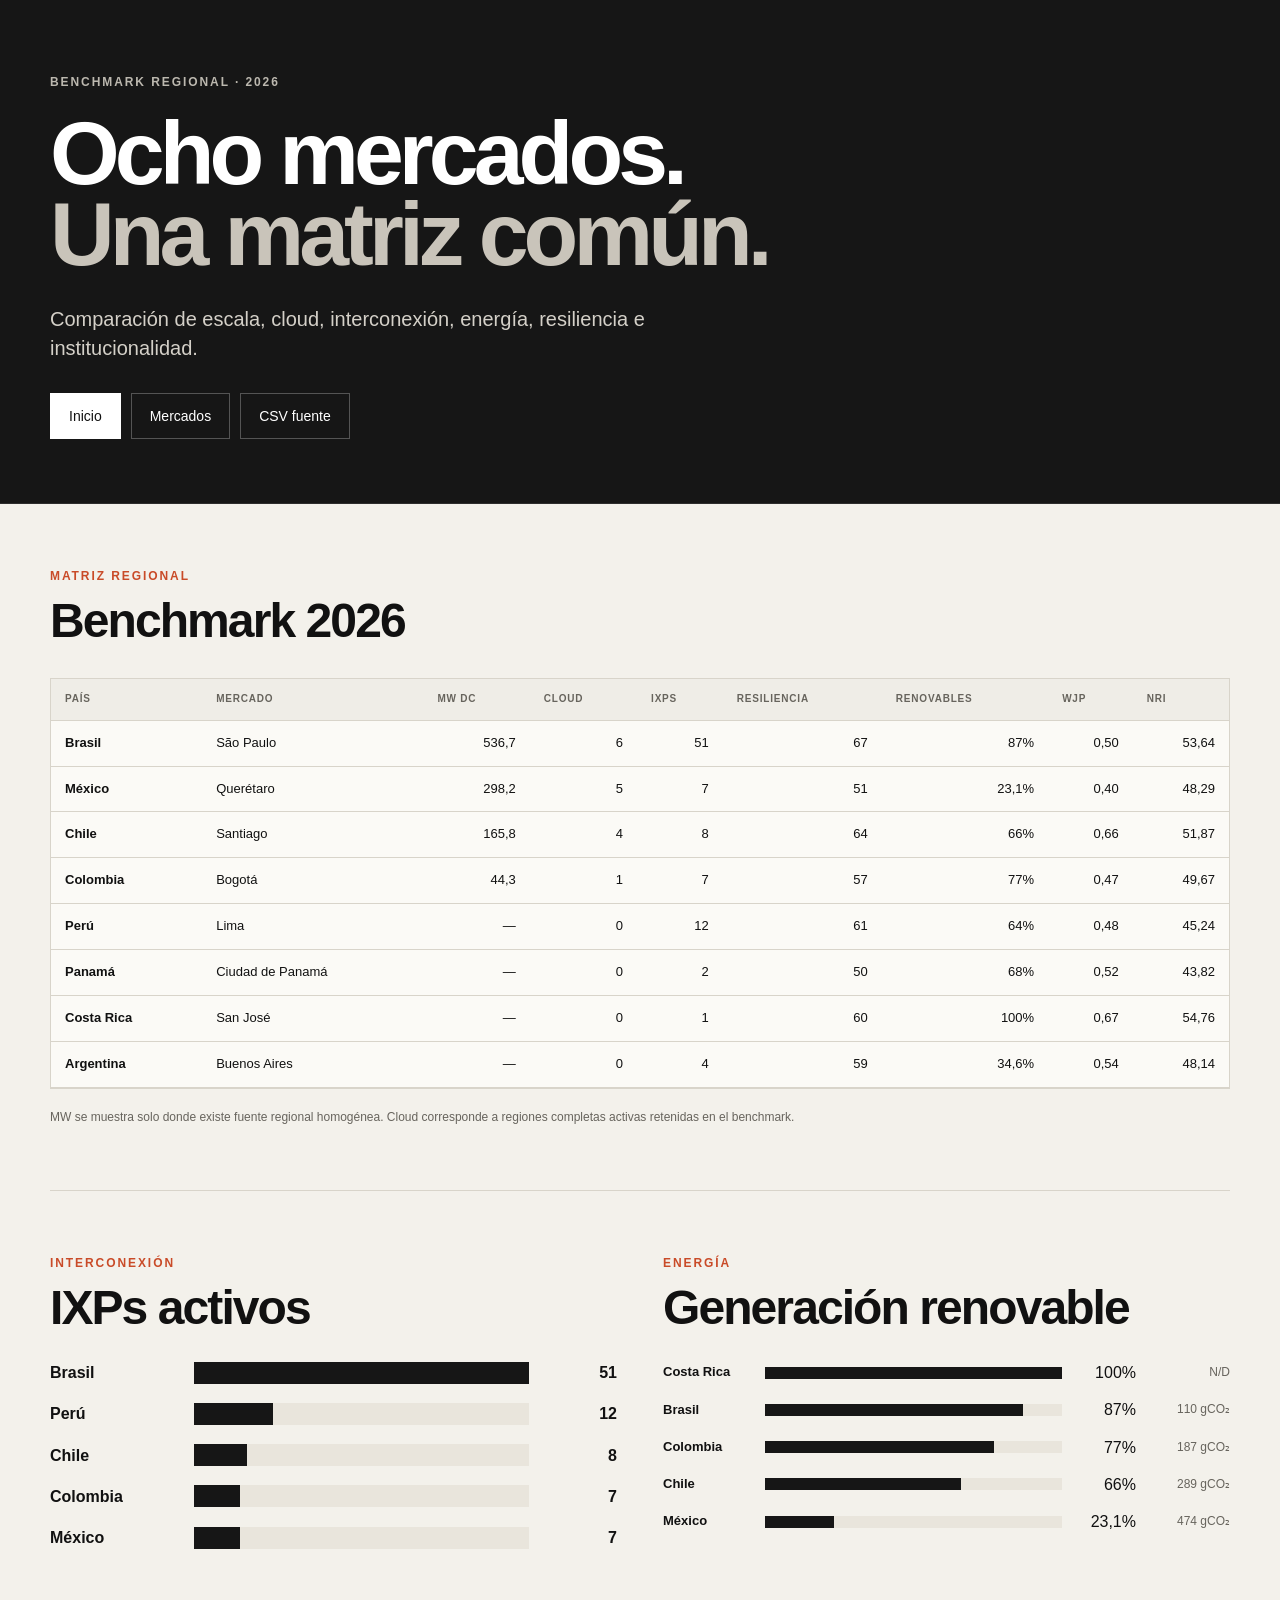
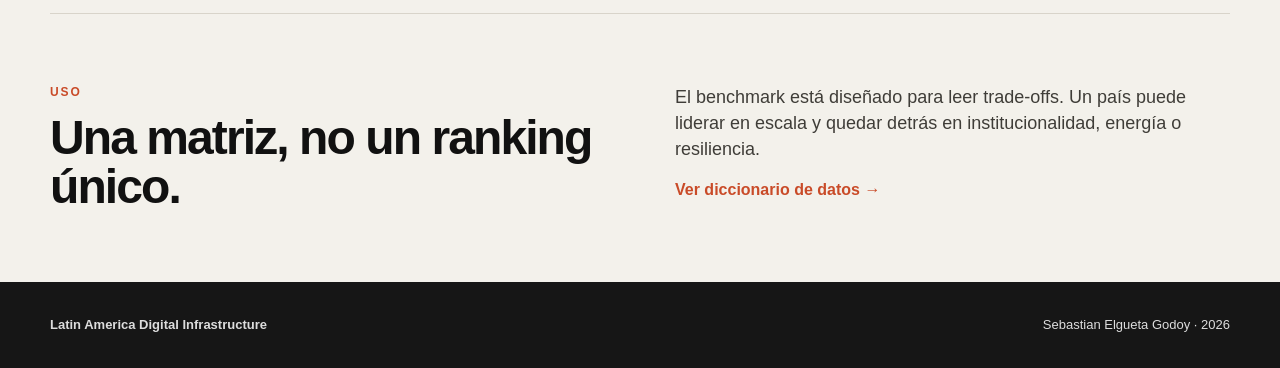
==== site/benchmark.html @ 4373f7bd "Add static regional benchmark page" ====
<!doctype html><html lang="es"><head><meta charset="utf-8"><meta name="viewport" content="width=device-width,initial-scale=1"><title>Benchmark 2026 · Latin America Digital Infrastructure</title><link rel="stylesheet" href="styles.css"></head><body><header class="hero"><div class="shell"><div class="eyebrow">BENCHMARK REGIONAL · 2026</div><h1 style="max-width:850px">Ocho mercados.<br><span>Una matriz común.</span></h1><p class="lead">Comparación de escala, cloud, interconexión, energía, resiliencia e institucionalidad.</p><div class="hero-actions"><a class="btn primary" href="index.html">Inicio</a><a class="btn" href="markets.html">Mercados</a><a class="btn" href="https://github.com/selguetagodoy/latin-america-digital-infrastructure/blob/main/data/regional_benchmark_2026.csv">CSV fuente</a></div></div></header><main class="shell"><section class="section"><div class="section-label">MATRIZ REGIONAL</div><h2>Benchmark 2026</h2><div class="table-wrap" style="margin-top:32px"><table><thead><tr><th>País</th><th>Mercado</th><th>MW DC</th><th>Cloud</th><th>IXPs</th><th>Resiliencia</th><th>Renovables</th><th>WJP</th><th>NRI</th></tr></thead><tbody><tr><td><strong>Brasil</strong></td><td>São Paulo</td><td class="num">536,7</td><td class="num">6</td><td class="num">51</td><td class="num">67</td><td class="num">87%</td><td class="num">0,50</td><td class="num">53,64</td></tr><tr><td><strong>México</strong></td><td>Querétaro</td><td class="num">298,2</td><td class="num">5</td><td class="num">7</td><td class="num">51</td><td class="num">23,1%</td><td class="num">0,40</td><td class="num">48,29</td></tr><tr><td><strong>Chile</strong></td><td>Santiago</td><td class="num">165,8</td><td class="num">4</td><td class="num">8</td><td class="num">64</td><td class="num">66%</td><td class="num">0,66</td><td class="num">51,87</td></tr><tr><td><strong>Colombia</strong></td><td>Bogotá</td><td class="num">44,3</td><td class="num">1</td><td class="num">7</td><td class="num">57</td><td class="num">77%</td><td class="num">0,47</td><td class="num">49,67</td></tr><tr><td><strong>Perú</strong></td><td>Lima</td><td class="num">—</td><td class="num">0</td><td class="num">12</td><td class="num">61</td><td class="num">64%</td><td class="num">0,48</td><td class="num">45,24</td></tr><tr><td><strong>Panamá</strong></td><td>Ciudad de Panamá</td><td class="num">—</td><td class="num">0</td><td class="num">2</td><td class="num">50</td><td class="num">68%</td><td class="num">0,52</td><td class="num">43,82</td></tr><tr><td><strong>Costa Rica</strong></td><td>San José</td><td class="num">—</td><td class="num">0</td><td class="num">1</td><td class="num">60</td><td class="num">100%</td><td class="num">0,67</td><td class="num">54,76</td></tr><tr><td><strong>Argentina</strong></td><td>Buenos Aires</td><td class="num">—</td><td class="num">0</td><td class="num">4</td><td class="num">59</td><td class="num">34,6%</td><td class="num">0,54</td><td class="num">48,14</td></tr></tbody></table></div><p class="caption">MW se muestra solo donde existe fuente regional homogénea. Cloud corresponde a regiones completas activas retenidas en el benchmark.</p></section><section class="split"><section class="section mini-panel"><div class="section-label">INTERCONEXIÓN</div><h2>IXPs activos</h2><div class="bar-chart" style="margin-top:28px"><div class="bar-row"><div class="bar-label"><strong>Brasil</strong></div><div class="bar-track"><div class="bar-fill" style="width:100%"></div></div><div class="bar-value">51</div></div><div class="bar-row"><div class="bar-label"><strong>Perú</strong></div><div class="bar-track"><div class="bar-fill" style="width:23.5%"></div></div><div class="bar-value">12</div></div><div class="bar-row"><div class="bar-label"><strong>Chile</strong></div><div class="bar-track"><div class="bar-fill" style="width:15.7%"></div></div><div class="bar-value">8</div></div><div class="bar-row"><div class="bar-label"><strong>Colombia</strong></div><div class="bar-track"><div class="bar-fill" style="width:13.7%"></div></div><div class="bar-value">7</div></div><div class="bar-row"><div class="bar-label"><strong>México</strong></div><div class="bar-track"><div class="bar-fill" style="width:13.7%"></div></div><div class="bar-value">7</div></div></div></section><section class="section mini-panel"><div class="section-label">ENERGÍA</div><h2>Generación renovable</h2><div class="energy-list" style="margin-top:28px"><div class="energy-row"><strong>Costa Rica</strong><div class="renew-track"><div class="renew-fill" style="width:100%"></div></div><div class="num">100%</div><div class="carbon">N/D</div></div><div class="energy-row"><strong>Brasil</strong><div class="renew-track"><div class="renew-fill" style="width:87%"></div></div><div class="num">87%</div><div class="carbon">110 gCO₂</div></div><div class="energy-row"><strong>Colombia</strong><div class="renew-track"><div class="renew-fill" style="width:77%"></div></div><div class="num">77%</div><div class="carbon">187 gCO₂</div></div><div class="energy-row"><strong>Chile</strong><div class="renew-track"><div class="renew-fill" style="width:66%"></div></div><div class="num">66%</div><div class="carbon">289 gCO₂</div></div><div class="energy-row"><strong>México</strong><div class="renew-track"><div class="renew-fill" style="width:23.1%"></div></div><div class="num">23,1%</div><div class="carbon">474 gCO₂</div></div></div></section></section><section class="method-note"><div><div class="section-label">USO</div><h2>Una matriz, no un ranking único.</h2></div><div><p>El benchmark está diseñado para leer trade-offs. Un país puede liderar en escala y quedar detrás en institucionalidad, energía o resiliencia.</p><a href="https://github.com/selguetagodoy/latin-america-digital-infrastructure/blob/main/docs/data_dictionary.md">Ver diccionario de datos →</a></div></section></main><footer><div class="shell footer-grid"><div><strong>Latin America Digital Infrastructure</strong></div><div>Sebastian Elgueta Godoy · 2026</div></div></footer></body></html>
---- site/styles.css ----
:root{--bg:#f3f1eb;--paper:#fbfaf6;--ink:#111;--muted:#67645d;--line:#d8d4ca;--accent:#c94b28;--dark:#161616;--soft:#e9e5dc;--max:1180px}*{box-sizing:border-box}html{scroll-behavior:smooth}body{margin:0;background:var(--bg);color:var(--ink);font-family:Arial,Helvetica,sans-serif;line-height:1.45}.shell{width:min(var(--max),calc(100% - 40px));margin:0 auto}.hero{background:var(--dark);color:#fff;padding:74px 0 64px;border-bottom:1px solid #2d2d2d}.hero-grid{display:grid;grid-template-columns:minmax(0,1.55fr) minmax(260px,.7fr);gap:72px;align-items:end}.eyebrow,.section-label,.note-label{font-size:12px;font-weight:700;letter-spacing:.16em;text-transform:uppercase}.eyebrow{color:#bcb8af;margin-bottom:22px}.hero h1{font-size:clamp(48px,7vw,92px);line-height:.9;letter-spacing:-.055em;margin:0;max-width:900px}.hero h1 span{color:#c9c4ba}.lead{max-width:720px;font-size:20px;color:#d4d0c8;margin:30px 0 0}.hero-actions{display:flex;gap:10px;flex-wrap:wrap;margin-top:30px}.btn{display:inline-block;border:1px solid #545454;padding:12px 18px;color:#fff;text-decoration:none;font-size:14px}.btn.primary{background:#fff;color:#111;border-color:#fff}.hero-note{border-top:1px solid #444;padding-top:16px}.note-label{color:#908c84}.note-big{font-size:34px;font-weight:700;letter-spacing:-.03em;margin:7px 0 12px}.hero-note p{color:#aaa69f;font-size:14px;margin:0}.kpi-grid{display:grid;grid-template-columns:repeat(4,1fr);margin-top:-1px;border-left:1px solid var(--line)}.kpi{background:var(--paper);padding:24px;border-right:1px solid var(--line);border-bottom:1px solid var(--line)}.kpi span{font-size:12px;text-transform:uppercase;letter-spacing:.09em;color:var(--muted)}.kpi strong{display:block;font-size:38px;letter-spacing:-.04em;margin:10px 0 3px}.kpi small{color:var(--muted)}.section{padding:64px 0;border-bottom:1px solid var(--line)}.section-label{color:var(--accent);margin-bottom:12px}.section h2,.method-note h2{font-size:clamp(30px,4vw,48px);line-height:1.02;letter-spacing:-.04em;margin:0}.intro{display:grid;grid-template-columns:1.2fr 1fr;gap:70px}.intro>p{font-size:19px;margin:26px 0 0;color:#3e3b36}.section-head{display:flex;justify-content:space-between;gap:32px;align-items:end;margin-bottom:36px}.controls{display:flex;gap:10px;flex-wrap:wrap}label{font-size:11px;text-transform:uppercase;letter-spacing:.08em;color:var(--muted)}select{display:block;margin-top:6px;min-width:170px;background:var(--paper);border:1px solid var(--line);padding:10px 32px 10px 10px;color:var(--ink);font:inherit;font-size:14px}.compare-grid{display:grid;grid-template-columns:repeat(6,1fr);gap:1px;background:var(--line);border:1px solid var(--line)}.compare-card{background:var(--paper);padding:18px;min-height:150px}.compare-card .metric{color:var(--muted);font-size:11px;text-transform:uppercase;letter-spacing:.07em;min-height:32px}.duo{margin-top:20px;display:grid;gap:10px}.duo-row{display:grid;grid-template-columns:58px 1fr auto;gap:8px;align-items:center;font-size:12px}.duo-row strong{font-size:15px}.duo-track{height:5px;background:var(--soft);overflow:hidden}.duo-fill{height:100%;background:var(--ink)}.duo-row.b .duo-fill{background:var(--accent)}.unit{font-size:12px;color:var(--muted);text-transform:uppercase;letter-spacing:.08em}.bar-chart{display:grid;gap:18px}.bar-row{display:grid;grid-template-columns:130px 1fr 74px;gap:14px;align-items:center}.bar-label strong{display:block}.bar-label span{display:block;color:var(--muted);font-size:12px}.bar-track{height:22px;background:var(--soft);position:relative}.bar-fill{height:100%;background:var(--dark)}.bar-value{text-align:right;font-variant-numeric:tabular-nums;font-weight:700}.caption{font-size:12px;color:var(--muted);margin:20px 0 0}.split{display:grid;grid-template-columns:1fr 1fr;gap:46px;border-bottom:1px solid var(--line)}.mini-panel{border-bottom:0}.scatter{height:360px;background:var(--paper);border:1px solid var(--line);position:relative;margin-top:28px}.scatter svg{width:100%;height:100%;display:block}.axis{stroke:#c9c4ba;stroke-width:1}.gridline{stroke:#e5e1d8;stroke-width:1}.dot{fill:var(--dark)}.dot.chl{fill:var(--accent)}.dot-label{font-size:11px;fill:#292722}.energy-list{display:grid;gap:14px;margin-top:28px}.energy-row{display:grid;grid-template-columns:90px 1fr 62px 82px;gap:12px;align-items:center}.renew-track{height:12px;background:var(--soft)}.renew-fill{height:100%;background:var(--dark)}.energy-row strong{font-size:13px}.energy-row .num{text-align:right;font-variant-numeric:tabular-nums}.carbon{color:var(--muted);font-size:12px;text-align:right}.profile-grid{display:grid;grid-template-columns:1.4fr repeat(4,1fr);gap:1px;background:var(--line);border:1px solid var(--line)}.profile-main,.profile-stat{background:var(--paper);padding:22px}.profile-main h3{font-size:28px;margin:0 0 8px;letter-spacing:-.03em}.profile-main p{margin:0;color:var(--muted)}.profile-stat span{display:block;color:var(--muted);font-size:11px;text-transform:uppercase;letter-spacing:.07em;min-height:30px}.profile-stat strong{display:block;font-size:28px;margin-top:14px;letter-spacing:-.04em}.profile-stat small{display:block;margin-top:3px;color:var(--muted)}.table-wrap{overflow:auto;border:1px solid var(--line)}table{width:100%;border-collapse:collapse;background:var(--paper);min-width:800px}th,td{text-align:left;padding:13px 14px;border-bottom:1px solid var(--line);font-size:13px}th{font-size:10px;text-transform:uppercase;letter-spacing:.08em;color:var(--muted);background:#efede7;position:sticky;top:0}tbody tr:hover{background:#f2efe8}td.num{text-align:right;font-variant-numeric:tabular-nums}.method-note{padding:70px 0;display:grid;grid-template-columns:1fr 1fr;gap:70px}.method-note p{font-size:18px;margin:0 0 16px;color:#3f3d38}.method-note a{color:var(--accent);font-weight:700;text-decoration:none}footer{background:var(--dark);color:#ddd;padding:34px 0}.footer-grid{display:flex;justify-content:space-between;gap:20px;font-size:13px}.footer-grid span{color:#8f8b84}@media(max-width:900px){.hero-grid,.intro,.split,.method-note{grid-template-columns:1fr}.hero-grid{gap:42px}.kpi-grid{grid-template-columns:repeat(2,1fr)}.compare-grid{grid-template-columns:repeat(2,1fr)}.profile-grid{grid-template-columns:repeat(2,1fr)}.profile-main{grid-column:1/-1}.section-head{align-items:flex-start;flex-direction:column}.controls{width:100%}.controls label{flex:1}select{width:100%}.split{gap:0}.mini-panel:first-child{border-bottom:1px solid var(--line)}}@media(max-width:560px){.shell{width:min(100% - 24px,var(--max))}.hero{padding:48px 0}.hero h1{font-size:48px}.lead{font-size:17px}.kpi-grid{grid-template-columns:1fr 1fr}.kpi{padding:18px}.kpi strong{font-size:30px}.section{padding:48px 0}.compare-grid{grid-template-columns:1fr}.bar-row{grid-template-columns:90px 1fr 58px}.profile-grid{grid-template-columns:1fr}.energy-row{grid-template-columns:74px 1fr 50px}.carbon{display:none}.footer-grid{flex-direction:column}.method-note{padding:52px 0}.scatter{height:300px}}
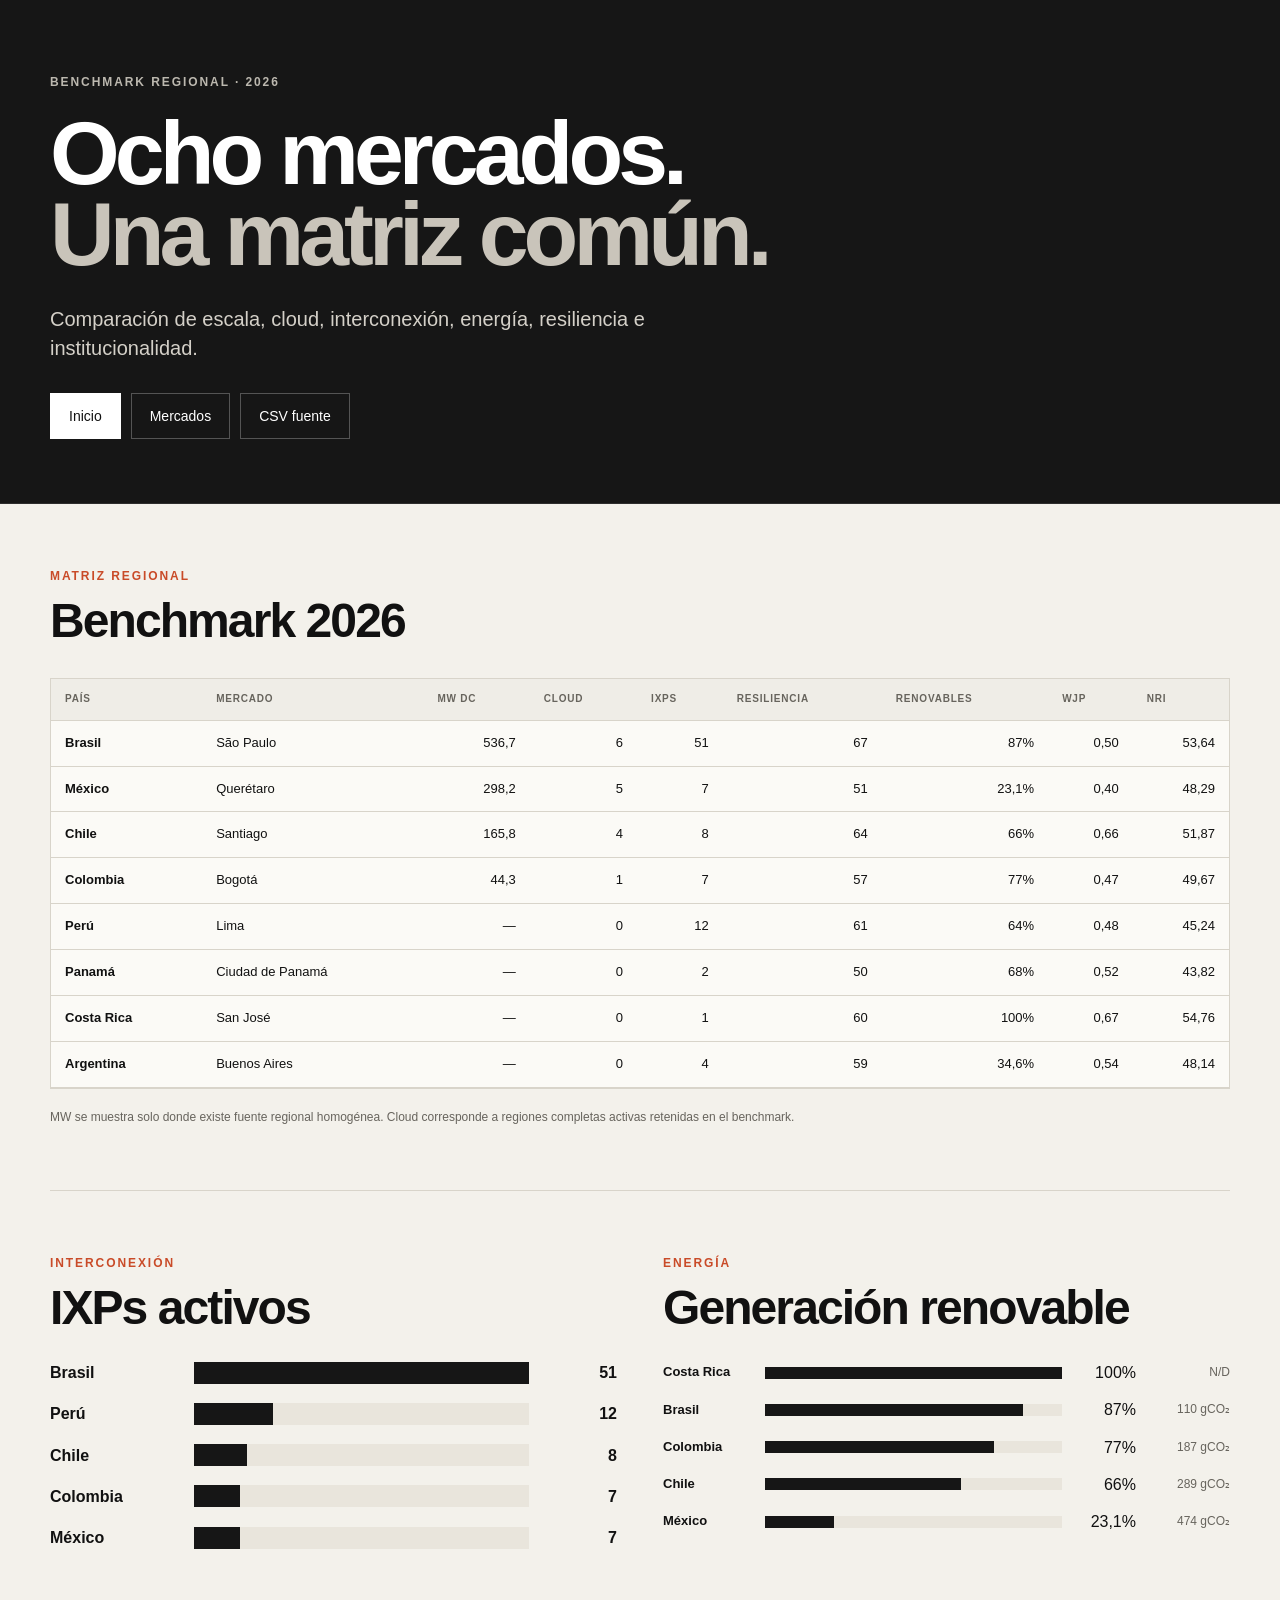
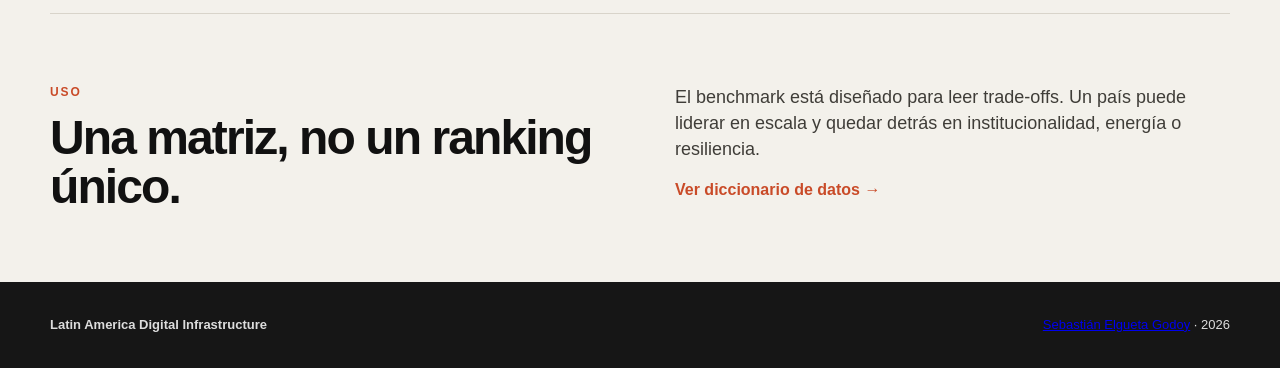
==== commit 441d7138: "Add SEO metadata to benchmark page" ====
--- a/site/benchmark.html
+++ b/site/benchmark.html
@@ -1 +1 @@
-<!doctype html><html lang="es"><head><meta charset="utf-8"><meta name="viewport" content="width=device-width,initial-scale=1"><title>Benchmark 2026 · Latin America Digital Infrastructure</title><link rel="stylesheet" href="styles.css"></head><body><header class="hero"><div class="shell"><div class="eyebrow">BENCHMARK REGIONAL · 2026</div><h1 style="max-width:850px">Ocho mercados.<br><span>Una matriz común.</span></h1><p class="lead">Comparación de escala, cloud, interconexión, energía, resiliencia e institucionalidad.</p><div class="hero-actions"><a class="btn primary" href="index.html">Inicio</a><a class="btn" href="markets.html">Mercados</a><a class="btn" href="https://github.com/selguetagodoy/latin-america-digital-infrastructure/blob/main/data/regional_benchmark_2026.csv">CSV fuente</a></div></div></header><main class="shell"><section class="section"><div class="section-label">MATRIZ REGIONAL</div><h2>Benchmark 2026</h2><div class="table-wrap" style="margin-top:32px"><table><thead><tr><th>País</th><th>Mercado</th><th>MW DC</th><th>Cloud</th><th>IXPs</th><th>Resiliencia</th><th>Renovables</th><th>WJP</th><th>NRI</th></tr></thead><tbody><tr><td><strong>Brasil</strong></td><td>São Paulo</td><td class="num">536,7</td><td class="num">6</td><td class="num">51</td><td class="num">67</td><td class="num">87%</td><td class="num">0,50</td><td class="num">53,64</td></tr><tr><td><strong>México</strong></td><td>Querétaro</td><td class="num">298,2</td><td class="num">5</td><td class="num">7</td><td class="num">51</td><td class="num">23,1%</td><td class="num">0,40</td><td class="num">48,29</td></tr><tr><td><strong>Chile</strong></td><td>Santiago</td><td class="num">165,8</td><td class="num">4</td><td class="num">8</td><td class="num">64</td><td class="num">66%</td><td class="num">0,66</td><td class="num">51,87</td></tr><tr><td><strong>Colombia</strong></td><td>Bogotá</td><td class="num">44,3</td><td class="num">1</td><td class="num">7</td><td class="num">57</td><td class="num">77%</td><td class="num">0,47</td><td class="num">49,67</td></tr><tr><td><strong>Perú</strong></td><td>Lima</td><td class="num">—</td><td class="num">0</td><td class="num">12</td><td class="num">61</td><td class="num">64%</td><td class="num">0,48</td><td class="num">45,24</td></tr><tr><td><strong>Panamá</strong></td><td>Ciudad de Panamá</td><td class="num">—</td><td class="num">0</td><td class="num">2</td><td class="num">50</td><td class="num">68%</td><td class="num">0,52</td><td class="num">43,82</td></tr><tr><td><strong>Costa Rica</strong></td><td>San José</td><td class="num">—</td><td class="num">0</td><td class="num">1</td><td class="num">60</td><td class="num">100%</td><td class="num">0,67</td><td class="num">54,76</td></tr><tr><td><strong>Argentina</strong></td><td>Buenos Aires</td><td class="num">—</td><td class="num">0</td><td class="num">4</td><td class="num">59</td><td class="num">34,6%</td><td class="num">0,54</td><td class="num">48,14</td></tr></tbody></table></div><p class="caption">MW se muestra solo donde existe fuente regional homogénea. Cloud corresponde a regiones completas activas retenidas en el benchmark.</p></section><section class="split"><section class="section mini-panel"><div class="section-label">INTERCONEXIÓN</div><h2>IXPs activos</h2><div class="bar-chart" style="margin-top:28px"><div class="bar-row"><div class="bar-label"><strong>Brasil</strong></div><div class="bar-track"><div class="bar-fill" style="width:100%"></div></div><div class="bar-value">51</div></div><div class="bar-row"><div class="bar-label"><strong>Perú</strong></div><div class="bar-track"><div class="bar-fill" style="width:23.5%"></div></div><div class="bar-value">12</div></div><div class="bar-row"><div class="bar-label"><strong>Chile</strong></div><div class="bar-track"><div class="bar-fill" style="width:15.7%"></div></div><div class="bar-value">8</div></div><div class="bar-row"><div class="bar-label"><strong>Colombia</strong></div><div class="bar-track"><div class="bar-fill" style="width:13.7%"></div></div><div class="bar-value">7</div></div><div class="bar-row"><div class="bar-label"><strong>México</strong></div><div class="bar-track"><div class="bar-fill" style="width:13.7%"></div></div><div class="bar-value">7</div></div></div></section><section class="section mini-panel"><div class="section-label">ENERGÍA</div><h2>Generación renovable</h2><div class="energy-list" style="margin-top:28px"><div class="energy-row"><strong>Costa Rica</strong><div class="renew-track"><div class="renew-fill" style="width:100%"></div></div><div class="num">100%</div><div class="carbon">N/D</div></div><div class="energy-row"><strong>Brasil</strong><div class="renew-track"><div class="renew-fill" style="width:87%"></div></div><div class="num">87%</div><div class="carbon">110 gCO₂</div></div><div class="energy-row"><strong>Colombia</strong><div class="renew-track"><div class="renew-fill" style="width:77%"></div></div><div class="num">77%</div><div class="carbon">187 gCO₂</div></div><div class="energy-row"><strong>Chile</strong><div class="renew-track"><div class="renew-fill" style="width:66%"></div></div><div class="num">66%</div><div class="carbon">289 gCO₂</div></div><div class="energy-row"><strong>México</strong><div class="renew-track"><div class="renew-fill" style="width:23.1%"></div></div><div class="num">23,1%</div><div class="carbon">474 gCO₂</div></div></div></section></section><section class="method-note"><div><div class="section-label">USO</div><h2>Una matriz, no un ranking único.</h2></div><div><p>El benchmark está diseñado para leer trade-offs. Un país puede liderar en escala y quedar detrás en institucionalidad, energía o resiliencia.</p><a href="https://github.com/selguetagodoy/latin-america-digital-infrastructure/blob/main/docs/data_dictionary.md">Ver diccionario de datos →</a></div></section></main><footer><div class="shell footer-grid"><div><strong>Latin America Digital Infrastructure</strong></div><div>Sebastian Elgueta Godoy · 2026</div></div></footer></body></html>+<!doctype html><html lang="es"><head><meta charset="utf-8"><meta name="viewport" content="width=device-width,initial-scale=1"><title>Benchmark de infraestructura digital en América Latina 2026 | Sebastián Elgueta Godoy</title><meta name="description" content="Benchmark 2026 de infraestructura digital en ocho mercados de América Latina, elaborado por Sebastián Elgueta Godoy: data centers, cloud, IXPs, energía e institucionalidad."><meta name="author" content="Sebastián Elgueta Godoy"><meta name="robots" content="index,follow,max-snippet:-1"><link rel="canonical" href="https://selguetagodoy.github.io/latin-america-digital-infrastructure/benchmark.html"><meta property="og:type" content="article"><meta property="og:title" content="Benchmark de infraestructura digital en América Latina 2026"><meta property="og:description" content="Comparación regional de data centers, cloud, interconexión, energía, resiliencia e institucionalidad."><meta property="og:url" content="https://selguetagodoy.github.io/latin-america-digital-infrastructure/benchmark.html"><link rel="stylesheet" href="styles.css"></head><body><header class="hero"><div class="shell"><div class="eyebrow">BENCHMARK REGIONAL · 2026</div><h1 style="max-width:850px">Ocho mercados.<br><span>Una matriz común.</span></h1><p class="lead">Comparación de escala, cloud, interconexión, energía, resiliencia e institucionalidad.</p><div class="hero-actions"><a class="btn primary" href="index.html">Inicio</a><a class="btn" href="markets.html">Mercados</a><a class="btn" href="https://github.com/selguetagodoy/latin-america-digital-infrastructure/blob/main/data/regional_benchmark_2026.csv">CSV fuente</a></div></div></header><main class="shell"><section class="section"><div class="section-label">MATRIZ REGIONAL</div><h2>Benchmark 2026</h2><div class="table-wrap" style="margin-top:32px"><table><thead><tr><th>País</th><th>Mercado</th><th>MW DC</th><th>Cloud</th><th>IXPs</th><th>Resiliencia</th><th>Renovables</th><th>WJP</th><th>NRI</th></tr></thead><tbody><tr><td><strong>Brasil</strong></td><td>São Paulo</td><td class="num">536,7</td><td class="num">6</td><td class="num">51</td><td class="num">67</td><td class="num">87%</td><td class="num">0,50</td><td class="num">53,64</td></tr><tr><td><strong>México</strong></td><td>Querétaro</td><td class="num">298,2</td><td class="num">5</td><td class="num">7</td><td class="num">51</td><td class="num">23,1%</td><td class="num">0,40</td><td class="num">48,29</td></tr><tr><td><strong>Chile</strong></td><td>Santiago</td><td class="num">165,8</td><td class="num">4</td><td class="num">8</td><td class="num">64</td><td class="num">66%</td><td class="num">0,66</td><td class="num">51,87</td></tr><tr><td><strong>Colombia</strong></td><td>Bogotá</td><td class="num">44,3</td><td class="num">1</td><td class="num">7</td><td class="num">57</td><td class="num">77%</td><td class="num">0,47</td><td class="num">49,67</td></tr><tr><td><strong>Perú</strong></td><td>Lima</td><td class="num">—</td><td class="num">0</td><td class="num">12</td><td class="num">61</td><td class="num">64%</td><td class="num">0,48</td><td class="num">45,24</td></tr><tr><td><strong>Panamá</strong></td><td>Ciudad de Panamá</td><td class="num">—</td><td class="num">0</td><td class="num">2</td><td class="num">50</td><td class="num">68%</td><td class="num">0,52</td><td class="num">43,82</td></tr><tr><td><strong>Costa Rica</strong></td><td>San José</td><td class="num">—</td><td class="num">0</td><td class="num">1</td><td class="num">60</td><td class="num">100%</td><td class="num">0,67</td><td class="num">54,76</td></tr><tr><td><strong>Argentina</strong></td><td>Buenos Aires</td><td class="num">—</td><td class="num">0</td><td class="num">4</td><td class="num">59</td><td class="num">34,6%</td><td class="num">0,54</td><td class="num">48,14</td></tr></tbody></table></div><p class="caption">MW se muestra solo donde existe fuente regional homogénea. Cloud corresponde a regiones completas activas retenidas en el benchmark.</p></section><section class="split"><section class="section mini-panel"><div class="section-label">INTERCONEXIÓN</div><h2>IXPs activos</h2><div class="bar-chart" style="margin-top:28px"><div class="bar-row"><div class="bar-label"><strong>Brasil</strong></div><div class="bar-track"><div class="bar-fill" style="width:100%"></div></div><div class="bar-value">51</div></div><div class="bar-row"><div class="bar-label"><strong>Perú</strong></div><div class="bar-track"><div class="bar-fill" style="width:23.5%"></div></div><div class="bar-value">12</div></div><div class="bar-row"><div class="bar-label"><strong>Chile</strong></div><div class="bar-track"><div class="bar-fill" style="width:15.7%"></div></div><div class="bar-value">8</div></div><div class="bar-row"><div class="bar-label"><strong>Colombia</strong></div><div class="bar-track"><div class="bar-fill" style="width:13.7%"></div></div><div class="bar-value">7</div></div><div class="bar-row"><div class="bar-label"><strong>México</strong></div><div class="bar-track"><div class="bar-fill" style="width:13.7%"></div></div><div class="bar-value">7</div></div></div></section><section class="section mini-panel"><div class="section-label">ENERGÍA</div><h2>Generación renovable</h2><div class="energy-list" style="margin-top:28px"><div class="energy-row"><strong>Costa Rica</strong><div class="renew-track"><div class="renew-fill" style="width:100%"></div></div><div class="num">100%</div><div class="carbon">N/D</div></div><div class="energy-row"><strong>Brasil</strong><div class="renew-track"><div class="renew-fill" style="width:87%"></div></div><div class="num">87%</div><div class="carbon">110 gCO₂</div></div><div class="energy-row"><strong>Colombia</strong><div class="renew-track"><div class="renew-fill" style="width:77%"></div></div><div class="num">77%</div><div class="carbon">187 gCO₂</div></div><div class="energy-row"><strong>Chile</strong><div class="renew-track"><div class="renew-fill" style="width:66%"></div></div><div class="num">66%</div><div class="carbon">289 gCO₂</div></div><div class="energy-row"><strong>México</strong><div class="renew-track"><div class="renew-fill" style="width:23.1%"></div></div><div class="num">23,1%</div><div class="carbon">474 gCO₂</div></div></div></section></section><section class="method-note"><div><div class="section-label">USO</div><h2>Una matriz, no un ranking único.</h2></div><div><p>El benchmark está diseñado para leer trade-offs. Un país puede liderar en escala y quedar detrás en institucionalidad, energía o resiliencia.</p><a href="https://github.com/selguetagodoy/latin-america-digital-infrastructure/blob/main/docs/data_dictionary.md">Ver diccionario de datos →</a></div></section></main><footer><div class="shell footer-grid"><div><strong>Latin America Digital Infrastructure</strong></div><div><a href="https://github.com/selguetagodoy">Sebastián Elgueta Godoy</a> · 2026</div></div></footer></body></html>
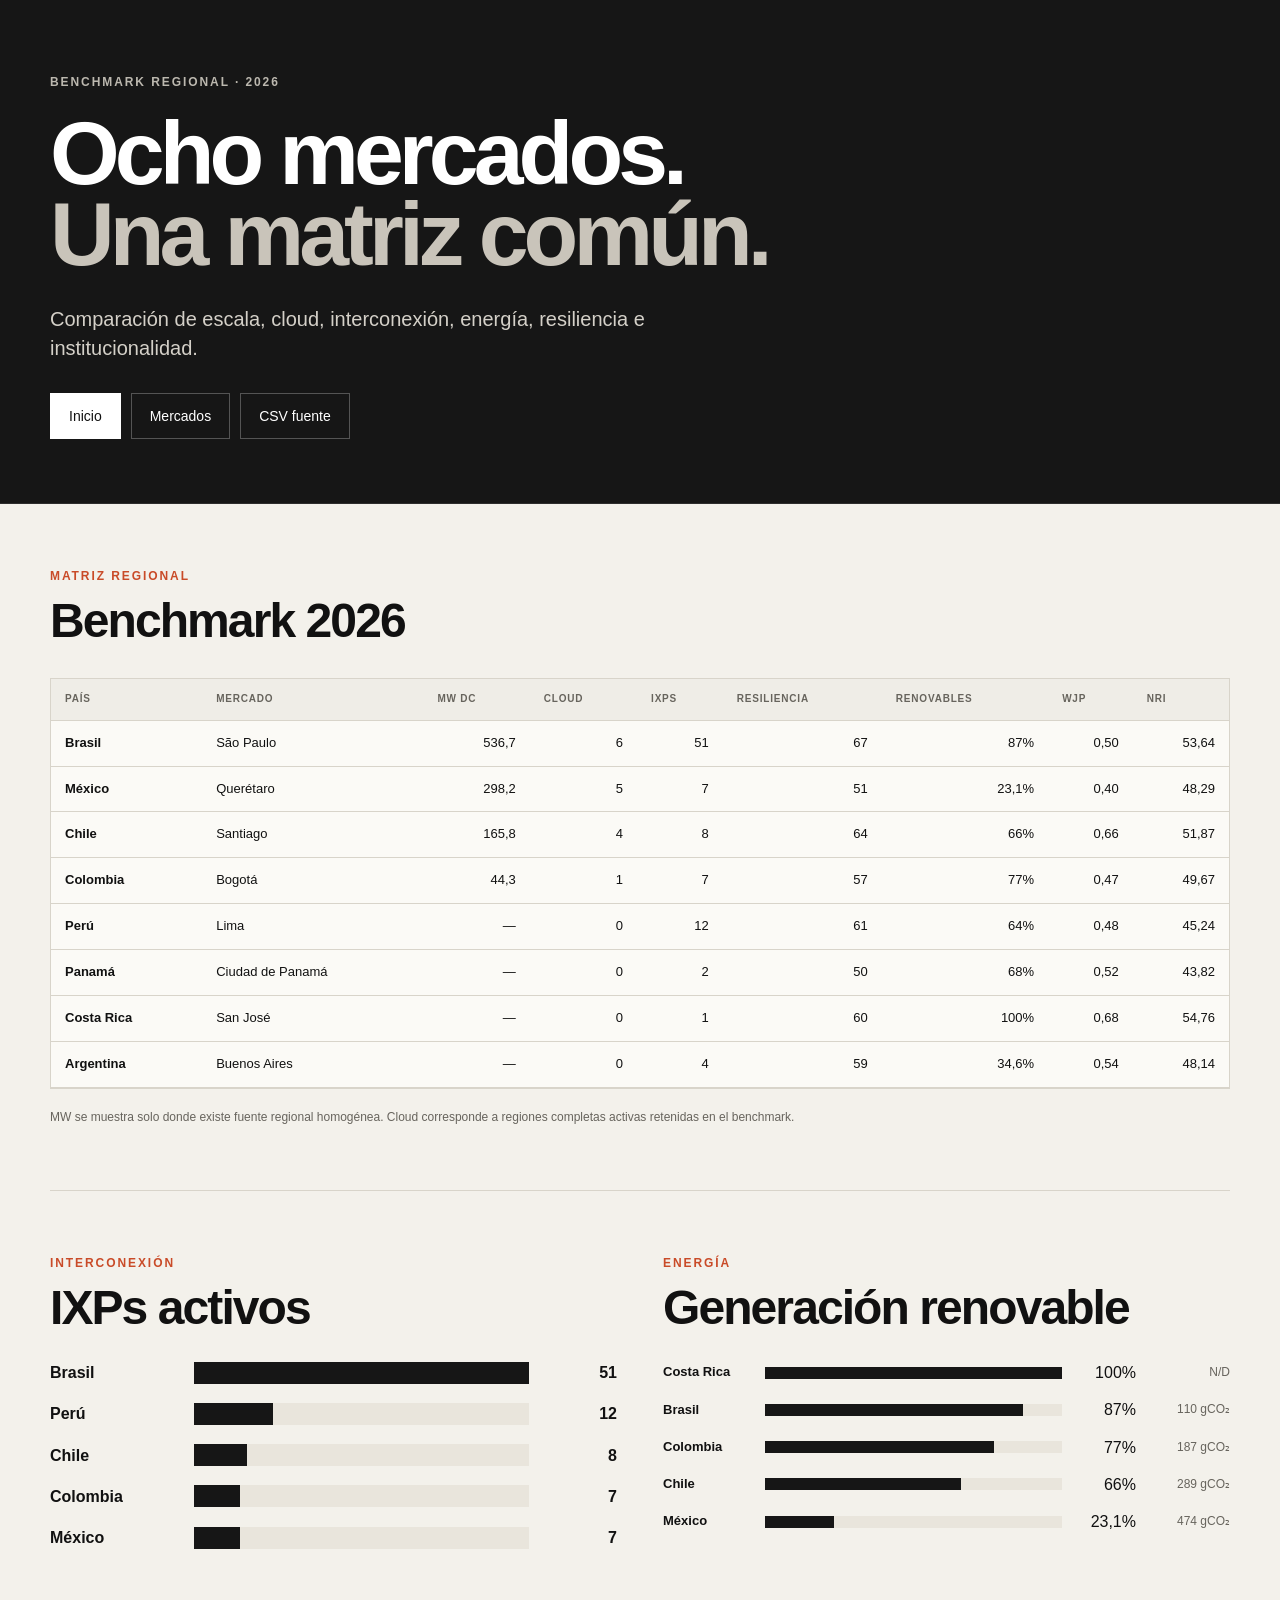
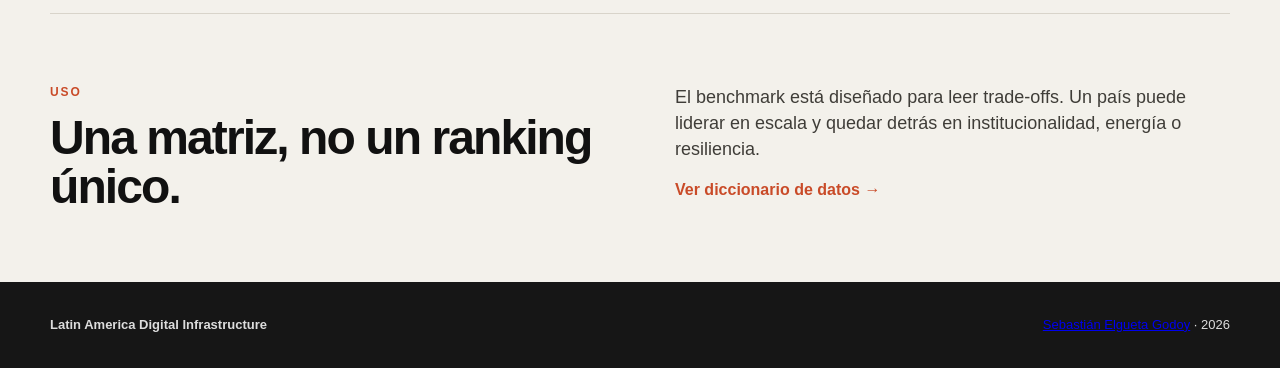
==== commit 385e8899: "Sync Costa Rica WJP score in benchmark page" ====
--- a/site/benchmark.html
+++ b/site/benchmark.html
@@ -1 +1 @@
-<!doctype html><html lang="es"><head><meta charset="utf-8"><meta name="viewport" content="width=device-width,initial-scale=1"><title>Benchmark de infraestructura digital en América Latina 2026 | Sebastián Elgueta Godoy</title><meta name="description" content="Benchmark 2026 de infraestructura digital en ocho mercados de América Latina, elaborado por Sebastián Elgueta Godoy: data centers, cloud, IXPs, energía e institucionalidad."><meta name="author" content="Sebastián Elgueta Godoy"><meta name="robots" content="index,follow,max-snippet:-1"><link rel="canonical" href="https://selguetagodoy.github.io/latin-america-digital-infrastructure/benchmark.html"><meta property="og:type" content="article"><meta property="og:title" content="Benchmark de infraestructura digital en América Latina 2026"><meta property="og:description" content="Comparación regional de data centers, cloud, interconexión, energía, resiliencia e institucionalidad."><meta property="og:url" content="https://selguetagodoy.github.io/latin-america-digital-infrastructure/benchmark.html"><link rel="stylesheet" href="styles.css"></head><body><header class="hero"><div class="shell"><div class="eyebrow">BENCHMARK REGIONAL · 2026</div><h1 style="max-width:850px">Ocho mercados.<br><span>Una matriz común.</span></h1><p class="lead">Comparación de escala, cloud, interconexión, energía, resiliencia e institucionalidad.</p><div class="hero-actions"><a class="btn primary" href="index.html">Inicio</a><a class="btn" href="markets.html">Mercados</a><a class="btn" href="https://github.com/selguetagodoy/latin-america-digital-infrastructure/blob/main/data/regional_benchmark_2026.csv">CSV fuente</a></div></div></header><main class="shell"><section class="section"><div class="section-label">MATRIZ REGIONAL</div><h2>Benchmark 2026</h2><div class="table-wrap" style="margin-top:32px"><table><thead><tr><th>País</th><th>Mercado</th><th>MW DC</th><th>Cloud</th><th>IXPs</th><th>Resiliencia</th><th>Renovables</th><th>WJP</th><th>NRI</th></tr></thead><tbody><tr><td><strong>Brasil</strong></td><td>São Paulo</td><td class="num">536,7</td><td class="num">6</td><td class="num">51</td><td class="num">67</td><td class="num">87%</td><td class="num">0,50</td><td class="num">53,64</td></tr><tr><td><strong>México</strong></td><td>Querétaro</td><td class="num">298,2</td><td class="num">5</td><td class="num">7</td><td class="num">51</td><td class="num">23,1%</td><td class="num">0,40</td><td class="num">48,29</td></tr><tr><td><strong>Chile</strong></td><td>Santiago</td><td class="num">165,8</td><td class="num">4</td><td class="num">8</td><td class="num">64</td><td class="num">66%</td><td class="num">0,66</td><td class="num">51,87</td></tr><tr><td><strong>Colombia</strong></td><td>Bogotá</td><td class="num">44,3</td><td class="num">1</td><td class="num">7</td><td class="num">57</td><td class="num">77%</td><td class="num">0,47</td><td class="num">49,67</td></tr><tr><td><strong>Perú</strong></td><td>Lima</td><td class="num">—</td><td class="num">0</td><td class="num">12</td><td class="num">61</td><td class="num">64%</td><td class="num">0,48</td><td class="num">45,24</td></tr><tr><td><strong>Panamá</strong></td><td>Ciudad de Panamá</td><td class="num">—</td><td class="num">0</td><td class="num">2</td><td class="num">50</td><td class="num">68%</td><td class="num">0,52</td><td class="num">43,82</td></tr><tr><td><strong>Costa Rica</strong></td><td>San José</td><td class="num">—</td><td class="num">0</td><td class="num">1</td><td class="num">60</td><td class="num">100%</td><td class="num">0,67</td><td class="num">54,76</td></tr><tr><td><strong>Argentina</strong></td><td>Buenos Aires</td><td class="num">—</td><td class="num">0</td><td class="num">4</td><td class="num">59</td><td class="num">34,6%</td><td class="num">0,54</td><td class="num">48,14</td></tr></tbody></table></div><p class="caption">MW se muestra solo donde existe fuente regional homogénea. Cloud corresponde a regiones completas activas retenidas en el benchmark.</p></section><section class="split"><section class="section mini-panel"><div class="section-label">INTERCONEXIÓN</div><h2>IXPs activos</h2><div class="bar-chart" style="margin-top:28px"><div class="bar-row"><div class="bar-label"><strong>Brasil</strong></div><div class="bar-track"><div class="bar-fill" style="width:100%"></div></div><div class="bar-value">51</div></div><div class="bar-row"><div class="bar-label"><strong>Perú</strong></div><div class="bar-track"><div class="bar-fill" style="width:23.5%"></div></div><div class="bar-value">12</div></div><div class="bar-row"><div class="bar-label"><strong>Chile</strong></div><div class="bar-track"><div class="bar-fill" style="width:15.7%"></div></div><div class="bar-value">8</div></div><div class="bar-row"><div class="bar-label"><strong>Colombia</strong></div><div class="bar-track"><div class="bar-fill" style="width:13.7%"></div></div><div class="bar-value">7</div></div><div class="bar-row"><div class="bar-label"><strong>México</strong></div><div class="bar-track"><div class="bar-fill" style="width:13.7%"></div></div><div class="bar-value">7</div></div></div></section><section class="section mini-panel"><div class="section-label">ENERGÍA</div><h2>Generación renovable</h2><div class="energy-list" style="margin-top:28px"><div class="energy-row"><strong>Costa Rica</strong><div class="renew-track"><div class="renew-fill" style="width:100%"></div></div><div class="num">100%</div><div class="carbon">N/D</div></div><div class="energy-row"><strong>Brasil</strong><div class="renew-track"><div class="renew-fill" style="width:87%"></div></div><div class="num">87%</div><div class="carbon">110 gCO₂</div></div><div class="energy-row"><strong>Colombia</strong><div class="renew-track"><div class="renew-fill" style="width:77%"></div></div><div class="num">77%</div><div class="carbon">187 gCO₂</div></div><div class="energy-row"><strong>Chile</strong><div class="renew-track"><div class="renew-fill" style="width:66%"></div></div><div class="num">66%</div><div class="carbon">289 gCO₂</div></div><div class="energy-row"><strong>México</strong><div class="renew-track"><div class="renew-fill" style="width:23.1%"></div></div><div class="num">23,1%</div><div class="carbon">474 gCO₂</div></div></div></section></section><section class="method-note"><div><div class="section-label">USO</div><h2>Una matriz, no un ranking único.</h2></div><div><p>El benchmark está diseñado para leer trade-offs. Un país puede liderar en escala y quedar detrás en institucionalidad, energía o resiliencia.</p><a href="https://github.com/selguetagodoy/latin-america-digital-infrastructure/blob/main/docs/data_dictionary.md">Ver diccionario de datos →</a></div></section></main><footer><div class="shell footer-grid"><div><strong>Latin America Digital Infrastructure</strong></div><div><a href="https://github.com/selguetagodoy">Sebastián Elgueta Godoy</a> · 2026</div></div></footer></body></html>+<!doctype html><html lang="es"><head><meta charset="utf-8"><meta name="viewport" content="width=device-width,initial-scale=1"><title>Benchmark de infraestructura digital en América Latina 2026 | Sebastián Elgueta Godoy</title><meta name="description" content="Benchmark 2026 de infraestructura digital en ocho mercados de América Latina, elaborado por Sebastián Elgueta Godoy: data centers, cloud, IXPs, energía e institucionalidad."><meta name="author" content="Sebastián Elgueta Godoy"><meta name="robots" content="index,follow,max-snippet:-1"><link rel="canonical" href="https://selguetagodoy.github.io/latin-america-digital-infrastructure/benchmark.html"><meta property="og:type" content="article"><meta property="og:title" content="Benchmark de infraestructura digital en América Latina 2026"><meta property="og:description" content="Comparación regional de data centers, cloud, interconexión, energía, resiliencia e institucionalidad."><meta property="og:url" content="https://selguetagodoy.github.io/latin-america-digital-infrastructure/benchmark.html"><link rel="author" href="sebastian-elgueta-godoy.html"><link rel="stylesheet" href="styles.css"></head><body><header class="hero"><div class="shell"><div class="eyebrow">BENCHMARK REGIONAL · 2026</div><h1 style="max-width:850px">Ocho mercados.<br><span>Una matriz común.</span></h1><p class="lead">Comparación de escala, cloud, interconexión, energía, resiliencia e institucionalidad.</p><div class="hero-actions"><a class="btn primary" href="index.html">Inicio</a><a class="btn" href="markets.html">Mercados</a><a class="btn" href="https://github.com/selguetagodoy/latin-america-digital-infrastructure/blob/main/data/regional_benchmark_2026.csv">CSV fuente</a></div></div></header><main class="shell"><section class="section"><div class="section-label">MATRIZ REGIONAL</div><h2>Benchmark 2026</h2><div class="table-wrap" style="margin-top:32px"><table><thead><tr><th>País</th><th>Mercado</th><th>MW DC</th><th>Cloud</th><th>IXPs</th><th>Resiliencia</th><th>Renovables</th><th>WJP</th><th>NRI</th></tr></thead><tbody><tr><td><strong>Brasil</strong></td><td>São Paulo</td><td class="num">536,7</td><td class="num">6</td><td class="num">51</td><td class="num">67</td><td class="num">87%</td><td class="num">0,50</td><td class="num">53,64</td></tr><tr><td><strong>México</strong></td><td>Querétaro</td><td class="num">298,2</td><td class="num">5</td><td class="num">7</td><td class="num">51</td><td class="num">23,1%</td><td class="num">0,40</td><td class="num">48,29</td></tr><tr><td><strong>Chile</strong></td><td>Santiago</td><td class="num">165,8</td><td class="num">4</td><td class="num">8</td><td class="num">64</td><td class="num">66%</td><td class="num">0,66</td><td class="num">51,87</td></tr><tr><td><strong>Colombia</strong></td><td>Bogotá</td><td class="num">44,3</td><td class="num">1</td><td class="num">7</td><td class="num">57</td><td class="num">77%</td><td class="num">0,47</td><td class="num">49,67</td></tr><tr><td><strong>Perú</strong></td><td>Lima</td><td class="num">—</td><td class="num">0</td><td class="num">12</td><td class="num">61</td><td class="num">64%</td><td class="num">0,48</td><td class="num">45,24</td></tr><tr><td><strong>Panamá</strong></td><td>Ciudad de Panamá</td><td class="num">—</td><td class="num">0</td><td class="num">2</td><td class="num">50</td><td class="num">68%</td><td class="num">0,52</td><td class="num">43,82</td></tr><tr><td><strong>Costa Rica</strong></td><td>San José</td><td class="num">—</td><td class="num">0</td><td class="num">1</td><td class="num">60</td><td class="num">100%</td><td class="num">0,68</td><td class="num">54,76</td></tr><tr><td><strong>Argentina</strong></td><td>Buenos Aires</td><td class="num">—</td><td class="num">0</td><td class="num">4</td><td class="num">59</td><td class="num">34,6%</td><td class="num">0,54</td><td class="num">48,14</td></tr></tbody></table></div><p class="caption">MW se muestra solo donde existe fuente regional homogénea. Cloud corresponde a regiones completas activas retenidas en el benchmark.</p></section><section class="split"><section class="section mini-panel"><div class="section-label">INTERCONEXIÓN</div><h2>IXPs activos</h2><div class="bar-chart" style="margin-top:28px"><div class="bar-row"><div class="bar-label"><strong>Brasil</strong></div><div class="bar-track"><div class="bar-fill" style="width:100%"></div></div><div class="bar-value">51</div></div><div class="bar-row"><div class="bar-label"><strong>Perú</strong></div><div class="bar-track"><div class="bar-fill" style="width:23.5%"></div></div><div class="bar-value">12</div></div><div class="bar-row"><div class="bar-label"><strong>Chile</strong></div><div class="bar-track"><div class="bar-fill" style="width:15.7%"></div></div><div class="bar-value">8</div></div><div class="bar-row"><div class="bar-label"><strong>Colombia</strong></div><div class="bar-track"><div class="bar-fill" style="width:13.7%"></div></div><div class="bar-value">7</div></div><div class="bar-row"><div class="bar-label"><strong>México</strong></div><div class="bar-track"><div class="bar-fill" style="width:13.7%"></div></div><div class="bar-value">7</div></div></div></section><section class="section mini-panel"><div class="section-label">ENERGÍA</div><h2>Generación renovable</h2><div class="energy-list" style="margin-top:28px"><div class="energy-row"><strong>Costa Rica</strong><div class="renew-track"><div class="renew-fill" style="width:100%"></div></div><div class="num">100%</div><div class="carbon">N/D</div></div><div class="energy-row"><strong>Brasil</strong><div class="renew-track"><div class="renew-fill" style="width:87%"></div></div><div class="num">87%</div><div class="carbon">110 gCO₂</div></div><div class="energy-row"><strong>Colombia</strong><div class="renew-track"><div class="renew-fill" style="width:77%"></div></div><div class="num">77%</div><div class="carbon">187 gCO₂</div></div><div class="energy-row"><strong>Chile</strong><div class="renew-track"><div class="renew-fill" style="width:66%"></div></div><div class="num">66%</div><div class="carbon">289 gCO₂</div></div><div class="energy-row"><strong>México</strong><div class="renew-track"><div class="renew-fill" style="width:23.1%"></div></div><div class="num">23,1%</div><div class="carbon">474 gCO₂</div></div></div></section></section><section class="method-note"><div><div class="section-label">USO</div><h2>Una matriz, no un ranking único.</h2></div><div><p>El benchmark está diseñado para leer trade-offs. Un país puede liderar en escala y quedar detrás en institucionalidad, energía o resiliencia.</p><a href="https://github.com/selguetagodoy/latin-america-digital-infrastructure/blob/main/docs/data_dictionary.md">Ver diccionario de datos →</a></div></section></main><footer><div class="shell footer-grid"><div><strong>Latin America Digital Infrastructure</strong></div><div><a rel="author" href="sebastian-elgueta-godoy.html">Sebastián Elgueta Godoy</a> · 2026</div></div></footer></body></html>
